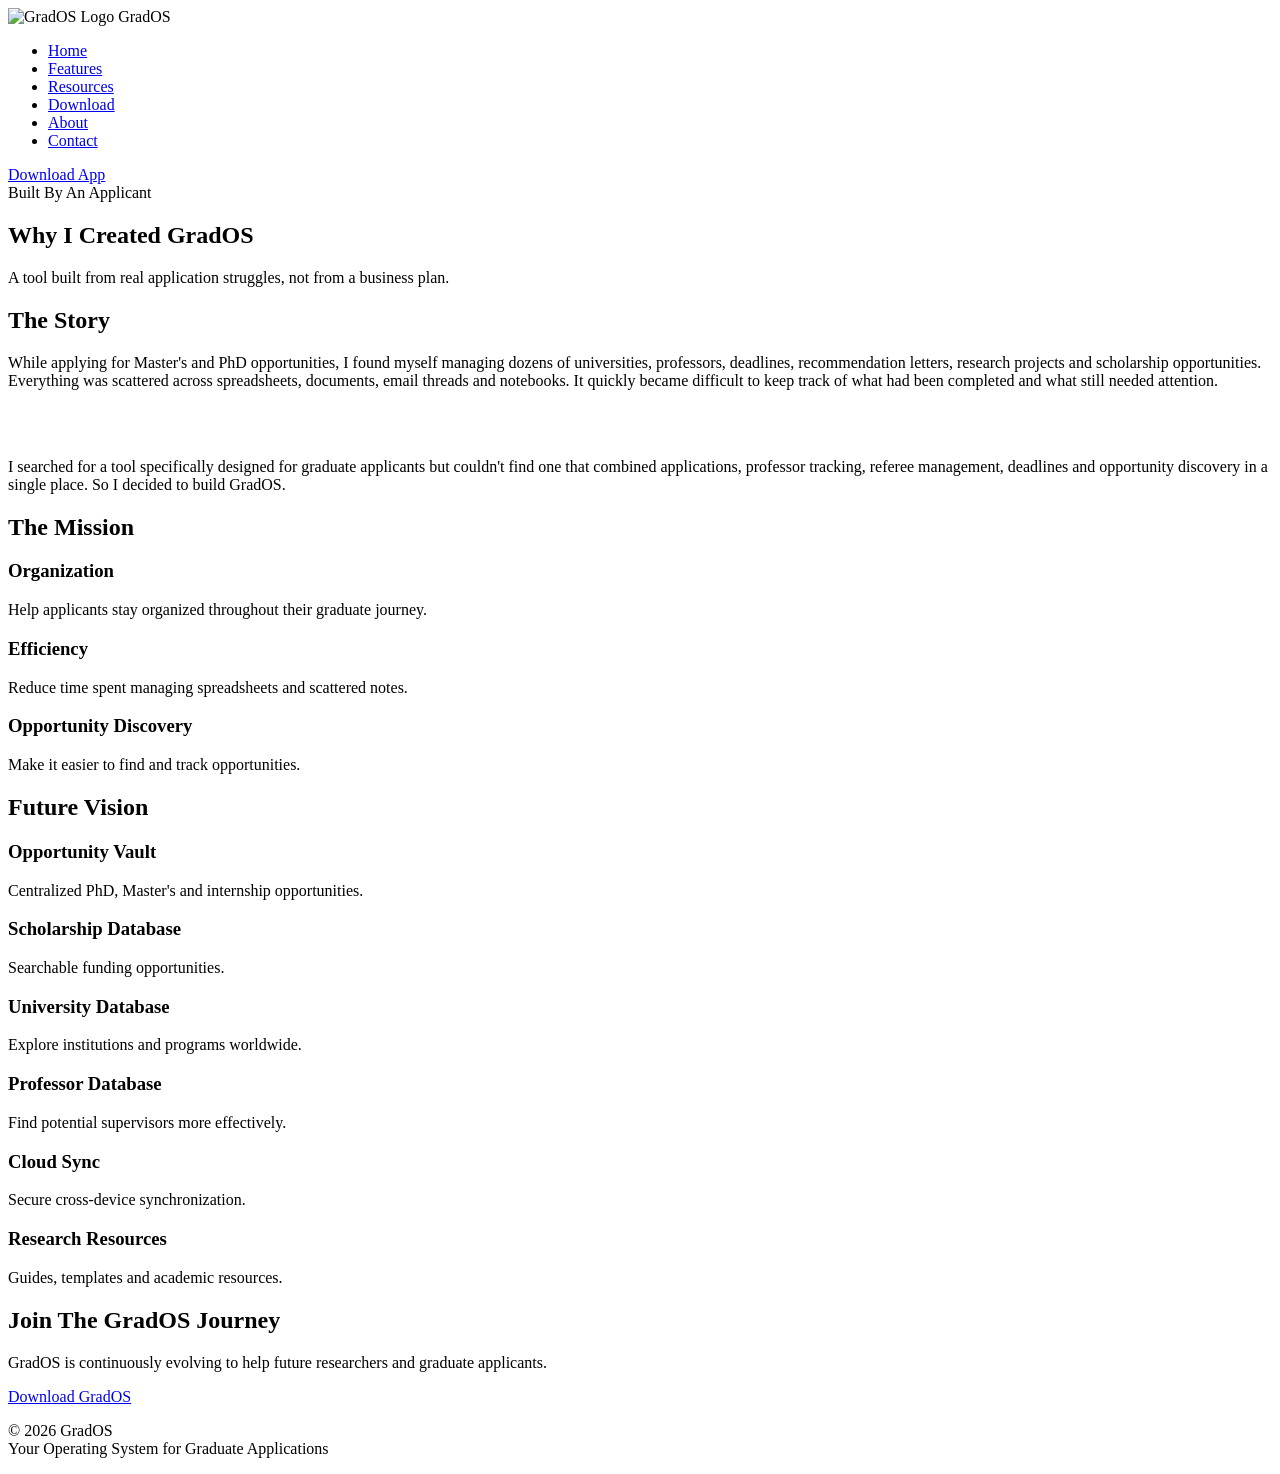
==== about.html @ 0bd192e8 "Add files via upload" ====
<!DOCTYPE html>
<html lang="en">

<head>

<meta charset="UTF-8">
<meta name="viewport" content="width=device-width, initial-scale=1.0">

<title>About | GradOS</title>

<link rel="stylesheet" href="css/style.css">

<link rel="preconnect" href="https://fonts.googleapis.com">
<link rel="preconnect" href="https://fonts.gstatic.com" crossorigin>

<link href="https://fonts.googleapis.com/css2?family=Inter:wght@300;400;500;600;700;800&display=swap" rel="stylesheet">

</head>

<body>

<header>

<nav class="navbar">

<div class="logo-container">

<img src="images/logo.png" alt="GradOS Logo" class="logo">

<span>GradOS</span>

</div>

<ul class="nav-links">

<li><a href="index.html">Home</a></li>
<li><a href="features.html">Features</a></li>
<li><a href="resources.html">Resources</a></li>
<li><a href="download.html">Download</a></li>
<li><a href="about.html">About</a></li>
<li><a href="contact.html">Contact</a></li>

</ul>

<a href="download.html" class="download-btn">
Download App
</a>

</nav>

</header>

<section class="hero">

<div class="hero-overlay"></div>

<div class="hero-content">

<div class="hero-badge">
Built By An Applicant
</div>

<h1>
Why I Created GradOS
</h1>

<p class="hero-subtitle">

A tool built from real application struggles,
not from a business plan.

</p>

</div>

</section>

<section class="section">

<div class="container">

<h2>
The Story
</h2>

<p>

While applying for Master's and PhD opportunities,
I found myself managing dozens of universities,
professors, deadlines, recommendation letters,
research projects and scholarship opportunities.

Everything was scattered across spreadsheets,
documents, email threads and notebooks.

It quickly became difficult to keep track of what
had been completed and what still needed attention.

</p>

<br><br>

<p>

I searched for a tool specifically designed for
graduate applicants but couldn't find one that
combined applications, professor tracking,
referee management, deadlines and opportunity
discovery in a single place.

So I decided to build GradOS.

</p>

</div>

</section>

<section class="section dark-section">

<div class="container">

<h2>
The Mission
</h2>

<div class="cards">

<div class="card">

<h3>
Organization
</h3>

<p>

Help applicants stay organized throughout
their graduate journey.

</p>

</div>

<div class="card">

<h3>
Efficiency
</h3>

<p>

Reduce time spent managing spreadsheets
and scattered notes.

</p>

</div>

<div class="card">

<h3>
Opportunity Discovery
</h3>

<p>

Make it easier to find and track opportunities.

</p>

</div>

</div>

</div>

</section>

<section class="section">

<div class="container">

<h2>
Future Vision
</h2>

<div class="cards">

<div class="card">

<h3>
Opportunity Vault
</h3>

<p>

Centralized PhD, Master's and internship opportunities.

</p>

</div>

<div class="card">

<h3>
Scholarship Database
</h3>

<p>

Searchable funding opportunities.

</p>

</div>

<div class="card">

<h3>
University Database
</h3>

<p>

Explore institutions and programs worldwide.

</p>

</div>

<div class="card">

<h3>
Professor Database
</h3>

<p>

Find potential supervisors more effectively.

</p>

</div>

<div class="card">

<h3>
Cloud Sync
</h3>

<p>

Secure cross-device synchronization.

</p>

</div>

<div class="card">

<h3>
Research Resources
</h3>

<p>

Guides, templates and academic resources.

</p>

</div>

</div>

</div>

</section>

<section class="cta">

<div class="container">

<h2>
Join The GradOS Journey
</h2>

<p>

GradOS is continuously evolving to help
future researchers and graduate applicants.

</p>

<a href="download.html" class="primary-btn">
Download GradOS
</a>

</div>

</section>

<footer>

<div class="container">

<p>

© 2026 GradOS

<br>

Your Operating System for Graduate Applications

</p>

</div>

</footer>

</body>

</html>
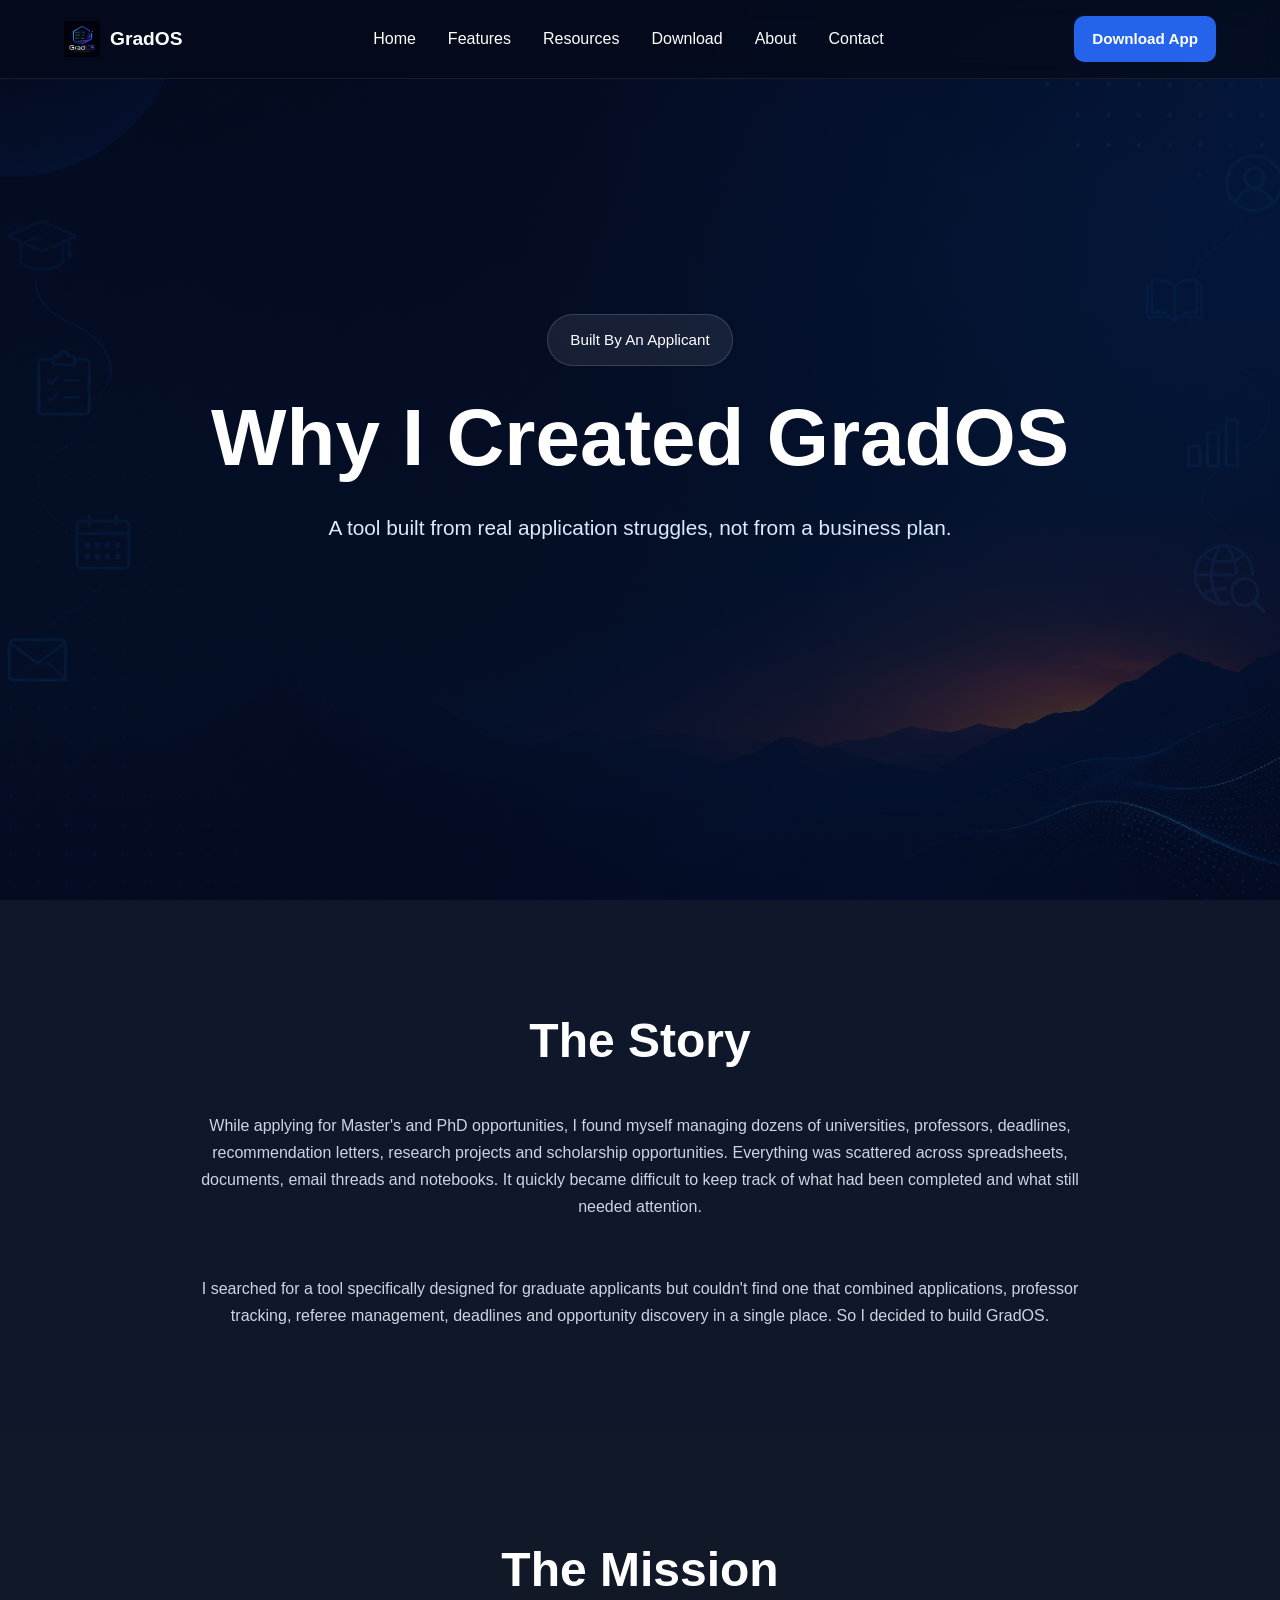
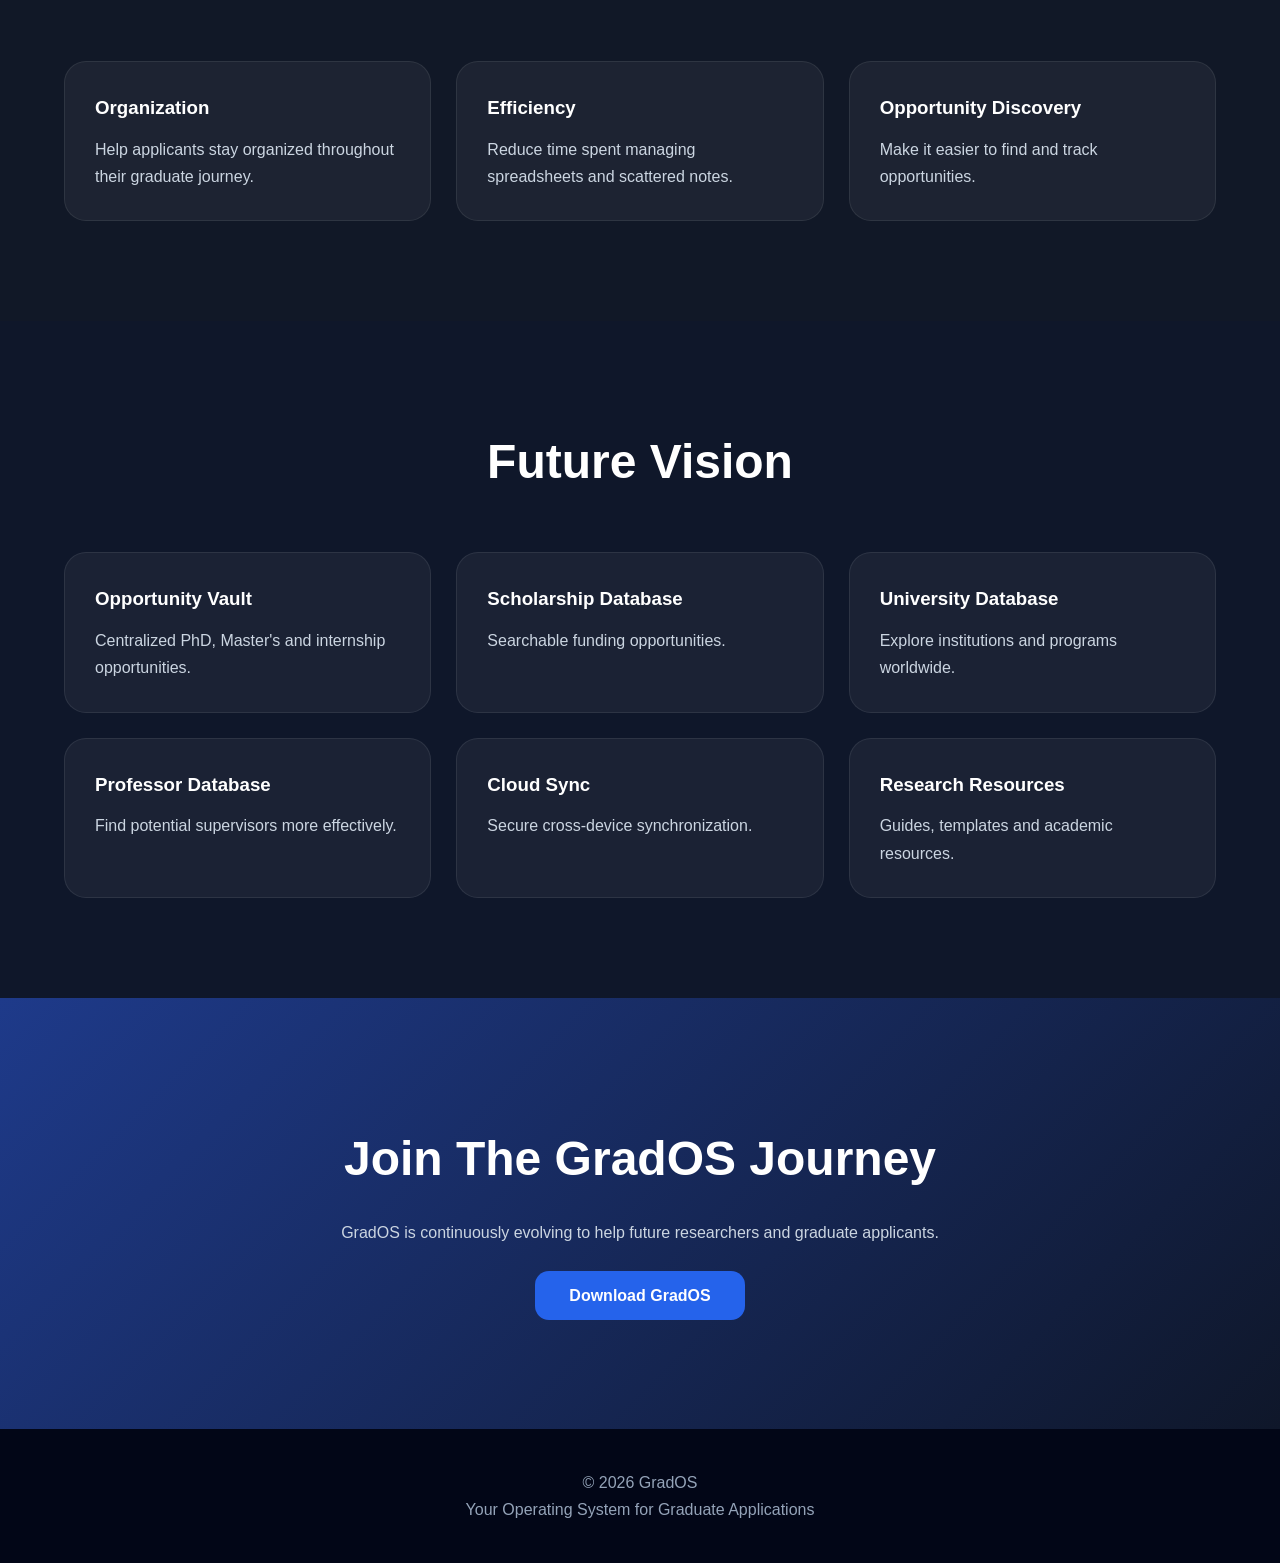
==== commit c1d504ae: "Update about.html" ====
--- a/about.html
+++ b/about.html
@@ -2,7 +2,7 @@
 <html lang="en">
 
 <head>
-
+<link rel="icon" type="image/png" href="favicon.png">
 <meta charset="UTF-8">
 <meta name="viewport" content="width=device-width, initial-scale=1.0">
 
@@ -319,4 +319,4 @@
 
 </body>
 
-</html>+</html>
--- a/css/style.css
+++ b/css/style.css
@@ -0,0 +1,474 @@
+/* ===================================
+   GRADOS WEBSITE
+=================================== */
+
+*{
+    margin:0;
+    padding:0;
+    box-sizing:border-box;
+}
+
+html{
+    scroll-behavior:smooth;
+}
+
+body{
+    font-family:'Inter',sans-serif;
+    background:#0f172a;
+    color:white;
+    overflow-x:hidden;
+    line-height:1.7;
+}
+
+a{
+    text-decoration:none;
+}
+
+img{
+    max-width:100%;
+    display:block;
+}
+
+.container{
+    width:90%;
+    max-width:1200px;
+    margin:auto;
+}
+
+/* ===================================
+   NAVBAR
+=================================== */
+
+.navbar{
+    position:fixed;
+    top:0;
+    left:0;
+    width:100%;
+
+    display:flex;
+    justify-content:space-between;
+    align-items:center;
+
+    padding:16px 5%;
+
+    background:rgba(5,10,25,.70);
+    backdrop-filter:blur(12px);
+
+    border-bottom:1px solid rgba(255,255,255,.08);
+
+    z-index:999;
+}
+
+.logo-container{
+    display:flex;
+    align-items:center;
+    gap:10px;
+}
+
+.logo{
+    width:36px;
+    height:36px;
+    object-fit:contain;
+}
+
+.logo-container span{
+    font-size:1.2rem;
+    font-weight:700;
+    color:white;
+}
+
+.nav-links{
+    display:flex;
+    list-style:none;
+    gap:32px;
+}
+
+.nav-links a{
+    color:white;
+    font-weight:500;
+    transition:.3s;
+}
+
+.nav-links a:hover{
+    color:#60a5fa;
+}
+
+.download-btn{
+    background:#2563eb;
+    color:white;
+
+    padding:10px 18px;
+
+    border-radius:10px;
+
+    font-size:.95rem;
+    font-weight:600;
+
+    transition:.3s;
+}
+
+.download-btn:hover{
+    background:#1d4ed8;
+}
+
+/* ===================================
+   HERO
+=================================== */
+
+.hero{
+
+    min-height:100vh;
+
+    background:url("../images/Home.png");
+    background-size:cover;
+    background-position:center;
+
+    position:relative;
+
+    display:flex;
+    align-items:center;
+    justify-content:center;
+}
+
+.hero-overlay{
+
+    position:absolute;
+    inset:0;
+
+    background:
+    linear-gradient(
+        rgba(5,10,25,.82),
+        rgba(5,10,25,.75)
+    );
+}
+
+.hero-content{
+
+    position:relative;
+    z-index:2;
+
+    text-align:center;
+
+    width:90%;
+    max-width:1000px;
+}
+
+.hero-badge{
+
+    display:inline-block;
+
+    padding:12px 22px;
+
+    border-radius:999px;
+
+    background:rgba(255,255,255,.08);
+
+    border:1px solid rgba(255,255,255,.15);
+
+    margin-bottom:30px;
+
+    font-size:.95rem;
+}
+
+.hero-content h1{
+
+    font-size:5rem;
+    line-height:1.05;
+
+    margin-bottom:30px;
+}
+
+.hero-subtitle{
+
+    font-size:1.3rem;
+
+    color:#dbeafe;
+
+    max-width:850px;
+
+    margin:0 auto 40px auto;
+}
+
+.hero-buttons{
+
+    display:flex;
+    justify-content:center;
+    gap:18px;
+
+    flex-wrap:wrap;
+}
+
+.primary-btn{
+
+    background:#2563eb;
+    color:white;
+
+    padding:16px 34px;
+
+    border-radius:14px;
+
+    font-weight:600;
+
+    transition:.3s;
+}
+
+.primary-btn:hover{
+
+    transform:translateY(-3px);
+
+    background:#1d4ed8;
+}
+
+.secondary-btn{
+
+    color:white;
+
+    padding:16px 34px;
+
+    border-radius:14px;
+
+    border:1px solid rgba(255,255,255,.15);
+
+    backdrop-filter:blur(10px);
+
+    transition:.3s;
+}
+
+.secondary-btn:hover{
+
+    background:rgba(255,255,255,.08);
+}
+
+/* ===================================
+   SECTIONS
+=================================== */
+
+.section{
+
+    padding:100px 0;
+}
+
+.section h2{
+
+    text-align:center;
+
+    font-size:3rem;
+
+    margin-bottom:30px;
+}
+
+.section p{
+
+    text-align:center;
+
+    color:#cbd5e1;
+
+    max-width:900px;
+
+    margin:auto;
+}
+
+.dark-section{
+
+    background:#111827;
+}
+
+/* ===================================
+   CARDS
+=================================== */
+
+.cards{
+
+    margin-top:50px;
+
+    display:grid;
+
+    grid-template-columns:
+    repeat(auto-fit,minmax(280px,1fr));
+
+    gap:25px;
+}
+
+.card{
+
+    background:
+    rgba(255,255,255,.05);
+
+    border:1px solid rgba(255,255,255,.08);
+
+    border-radius:22px;
+
+    padding:30px;
+
+    transition:.3s;
+}
+
+.card:hover{
+
+    transform:translateY(-8px);
+
+    border-color:#3b82f6;
+}
+
+.card h3{
+
+    margin-bottom:12px;
+
+    color:white;
+}
+
+.card p{
+
+    text-align:left;
+
+    color:#cbd5e1;
+}
+
+/* ===================================
+   ROADMAP
+=================================== */
+
+.roadmap{
+
+    margin-top:50px;
+
+    display:grid;
+
+    grid-template-columns:
+    repeat(auto-fit,minmax(220px,1fr));
+
+    gap:20px;
+}
+
+.roadmap div{
+
+    background:
+    rgba(255,255,255,.05);
+
+    border:1px solid rgba(255,255,255,.08);
+
+    border-radius:18px;
+
+    padding:24px;
+
+    text-align:center;
+
+    font-weight:600;
+}
+
+/* ===================================
+   CTA
+=================================== */
+
+.cta{
+
+    padding:120px 0;
+
+    text-align:center;
+
+    background:
+    linear-gradient(
+        135deg,
+        #1e3a8a,
+        #0f172a
+    );
+}
+
+.cta h2{
+
+    font-size:3rem;
+
+    margin-bottom:20px;
+}
+
+.cta p{
+
+    color:#cbd5e1;
+
+    margin-bottom:35px;
+}
+
+/* ===================================
+   FOOTER
+=================================== */
+
+footer{
+
+    background:#020617;
+
+    padding:40px 0;
+
+    text-align:center;
+
+    color:#94a3b8;
+}
+
+/* ===================================
+   TABLET
+=================================== */
+
+@media(max-width:1000px){
+
+    .hero-content h1{
+
+        font-size:3.8rem;
+    }
+
+    .nav-links{
+
+        gap:20px;
+    }
+}
+
+/* ===================================
+   MOBILE
+=================================== */
+
+@media(max-width:768px){
+
+    .nav-links{
+        display:none;
+    }
+
+    .download-btn{
+        display:none;
+    }
+
+    .hero-content h1{
+
+        font-size:2.5rem;
+    }
+
+    .hero-subtitle{
+
+        font-size:1rem;
+    }
+
+    .hero-badge{
+
+        font-size:.85rem;
+    }
+
+    .section h2{
+
+        font-size:2rem;
+    }
+
+    .cta h2{
+
+        font-size:2rem;
+    }
+
+    .hero-buttons{
+
+        flex-direction:column;
+        align-items:center;
+    }
+
+    .primary-btn,
+    .secondary-btn{
+
+        width:220px;
+        text-align:center;
+    }
+}
